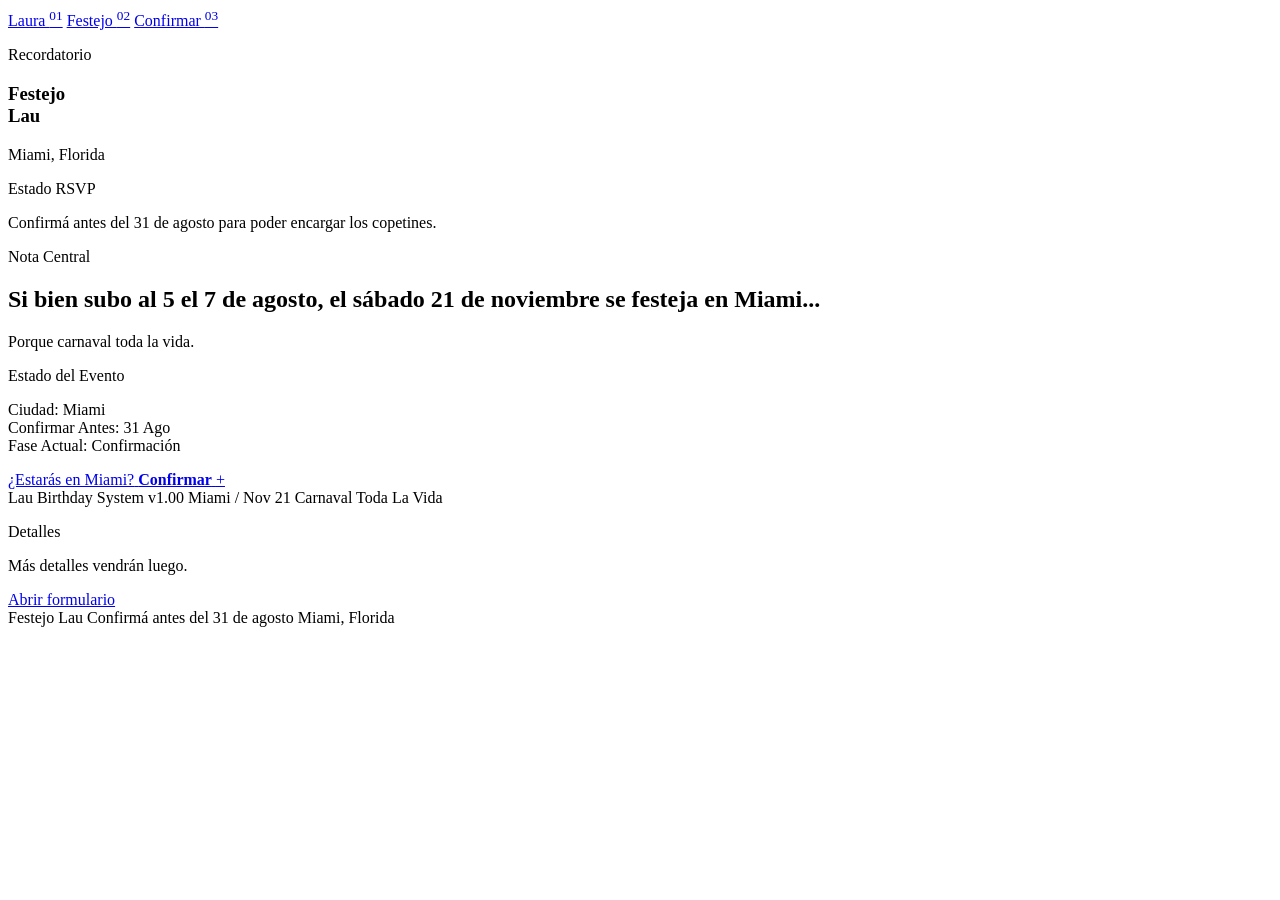
==== cumple/index.html @ 2e356d26 "Add cumple invitation page" ====
<!doctype html>
<html lang="es">
  <head>
    <meta charset="utf-8">
    <meta name="viewport" content="width=device-width, initial-scale=1">
    <title>Festejo Lau | Laura Lozes</title>
    <meta
      name="description"
      content="Recordatorio para el festejo de Lau en Miami."
    >
    <meta property="og:title" content="Festejo Lau">
    <meta
      property="og:description"
      content="Confirmá si estarás en Miami para el festejo de Lau."
    >
    <meta property="og:type" content="website">
    <meta property="og:url" content="https://lauralozes.com/cumple/">
    <meta name="twitter:card" content="summary">
    <link rel="canonical" href="https://lauralozes.com/cumple/">
    <link rel="preconnect" href="https://fonts.googleapis.com">
    <link rel="preconnect" href="https://fonts.gstatic.com" crossorigin>
    <link
      href="https://fonts.googleapis.com/css2?family=Archivo+Black&amp;family=Archivo+Narrow:wght@400;700;900&amp;family=Bungee&amp;display=swap"
      rel="stylesheet"
    >
    <link rel="stylesheet" href="styles.css">
  </head>
  <body>
    <main class="cumple-system">
      <aside class="event-rail" aria-label="Festejo Lau">
        <nav class="event-nav" aria-label="Navigation">
          <a href="/">Laura <sup>01</sup></a>
          <a href="#recordatorio">Festejo <sup>02</sup></a>
          <a href="#confirmar">Confirmar <sup>03</sup></a>
        </nav>

        <section class="event-title-block">
          <p class="micro-label">Recordatorio</p>
          <h1>Festejo<br>Lau</h1>
          <p class="event-kicker">Miami, Florida</p>
        </section>

        <section class="event-note">
          <p class="micro-label">Estado RSVP</p>
          <p>
            Confirmá antes del 31 de agosto para poder encargar los copetines.
          </p>
        </section>
      </aside>

      <section id="recordatorio" class="invite-panel" aria-labelledby="invite-title">
        <div class="invite-copy">
          <p class="micro-label">Nota Central</p>
          <h2 id="invite-title">
            Si bien subo al 5 el 7 de agosto, el sábado 21 de noviembre se
            festeja en Miami...
          </h2>
          <p class="carnaval">Porque carnaval toda la vida.</p>
        </div>

        <div class="balcony-panel" aria-hidden="true">
          <div class="balcony-lines">
            <span></span>
            <span></span>
            <span></span>
          </div>
          <div class="balcony-box">
            <div class="plant">
              <i></i>
              <i></i>
              <i></i>
              <i></i>
              <i></i>
            </div>
          </div>
          <div class="lantern"></div>
        </div>
      </section>

      <aside id="confirmar" class="confirm-rail" aria-label="Confirm RSVP">
        <section class="date-block">
          <p class="micro-label">Estado del Evento</p>
          <p>
            Ciudad: Miami<br>
            Confirmar Antes: 31 Ago<br>
            Fase Actual: Confirmación
          </p>
        </section>

        <section class="rsvp-module">
          <a
            class="rsvp-box"
            href="https://docs.google.com/forms/d/e/1FAIpQLSdrkZthtlomDxTqO090mEGftI1Su4GBKMhbX-V1T3aHiUnGdw/viewform?pli=1"
            target="_blank"
            rel="noreferrer"
          >
            <span class="micro-label">¿Estarás en Miami?</span>
            <strong>Confirmar</strong>
            <span class="plus">+</span>
          </a>
          <div class="vertical-meta" aria-hidden="true">
            <span>Lau Birthday System v1.00</span>
            <span>Miami / Nov 21</span>
            <span>Carnaval Toda La Vida</span>
          </div>
        </section>

        <section class="details-block">
          <p class="micro-label">Detalles</p>
          <p>
            Más detalles vendrán luego.
          </p>
          <a
            class="text-link"
            href="https://docs.google.com/forms/d/e/1FAIpQLSdrkZthtlomDxTqO090mEGftI1Su4GBKMhbX-V1T3aHiUnGdw/viewform?pli=1"
            target="_blank"
            rel="noreferrer"
          >
            Abrir formulario
          </a>
        </section>
      </aside>
    </main>

    <footer class="event-footer">
      <span>Festejo Lau</span>
      <span>Confirmá antes del 31 de agosto</span>
      <span>Miami, Florida</span>
    </footer>
  </body>
</html>
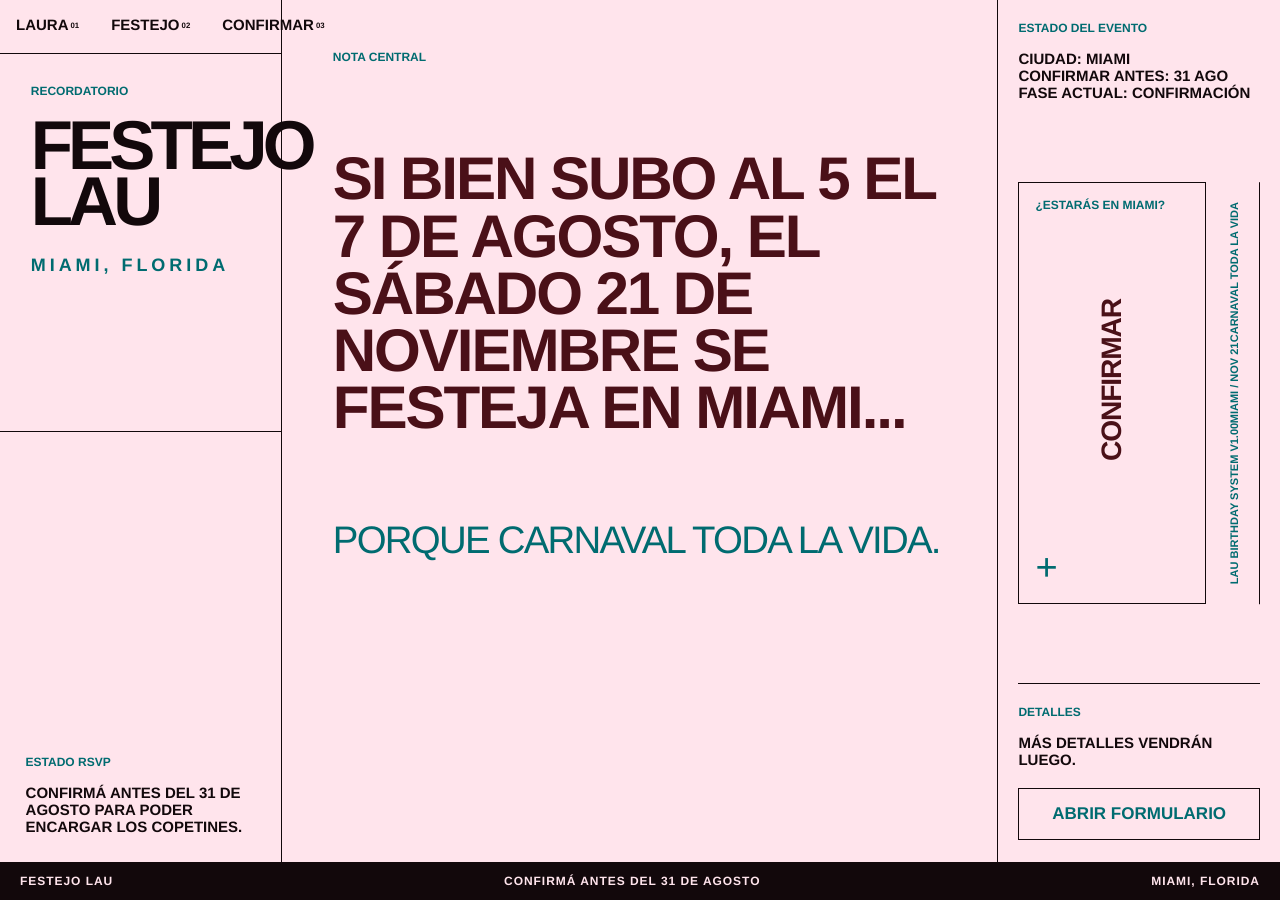
==== commit 133855e7: "Remove cumple illustration markup" ====
--- a/cumple/index.html
+++ b/cumple/index.html
@@ -57,24 +57,6 @@
           </h2>
           <p class="carnaval">Porque carnaval toda la vida.</p>
         </div>
-
-        <div class="balcony-panel" aria-hidden="true">
-          <div class="balcony-lines">
-            <span></span>
-            <span></span>
-            <span></span>
-          </div>
-          <div class="balcony-box">
-            <div class="plant">
-              <i></i>
-              <i></i>
-              <i></i>
-              <i></i>
-              <i></i>
-            </div>
-          </div>
-          <div class="lantern"></div>
-        </div>
       </section>
 
       <aside id="confirmar" class="confirm-rail" aria-label="Confirm RSVP">
--- a/cumple/styles.css
+++ b/cumple/styles.css
@@ -0,0 +1,472 @@
+:root {
+  --pink: #ffe4ec;
+  --pink-soft: #fff2f5;
+  --black: #12080b;
+  --teal: #006b70;
+  --burgundy: #4a1018;
+  --white: #ffffff;
+  --border-width: 1.5px;
+  --border: var(--border-width) solid var(--black);
+  --footer-h: 38px;
+}
+
+* {
+  box-sizing: border-box;
+}
+
+html {
+  scroll-behavior: smooth;
+}
+
+body {
+  margin: 0;
+  background: var(--pink);
+  color: var(--black);
+  font-family: "Archivo Narrow", Impact, Haettenschweiler, "Arial Narrow Bold", sans-serif;
+  line-height: 1.08;
+  -webkit-font-smoothing: antialiased;
+  text-rendering: geometricPrecision;
+}
+
+a {
+  color: inherit;
+  text-decoration: none;
+}
+
+.cumple-system {
+  display: grid;
+  grid-template-columns: minmax(270px, 22vw) minmax(460px, 1fr) minmax(260px, 22vw);
+  min-height: calc(100svh - var(--footer-h));
+  border-bottom: var(--border);
+}
+
+.event-rail,
+.confirm-rail,
+.invite-panel {
+  min-width: 0;
+}
+
+.event-rail {
+  display: flex;
+  min-height: calc(100svh - var(--footer-h));
+  flex-direction: column;
+  border-right: var(--border);
+}
+
+.event-nav {
+  display: grid;
+  grid-template-columns: repeat(3, 1fr);
+  min-height: 54px;
+  border-bottom: var(--border);
+}
+
+.event-nav a {
+  display: flex;
+  align-items: center;
+  padding: 0 16px;
+  font-size: clamp(15px, 1vw, 20px);
+  font-weight: 900;
+  text-transform: uppercase;
+}
+
+sup {
+  margin-left: 2px;
+  font-size: 0.52em;
+}
+
+.event-title-block {
+  min-height: 42vh;
+  border-bottom: var(--border);
+  padding: clamp(24px, 2.4vw, 44px);
+}
+
+.event-title-block h1 {
+  margin: 20px 0 0;
+  font-family: "Bungee", "Archivo Black", Impact, sans-serif;
+  font-size: clamp(54px, 5.4vw, 112px);
+  letter-spacing: -0.07em;
+  line-height: 0.82;
+  text-transform: uppercase;
+}
+
+.event-kicker {
+  margin: clamp(22px, 2vw, 34px) 0 0;
+  color: var(--teal);
+  font-size: clamp(18px, 1.25vw, 27px);
+  font-weight: 900;
+  letter-spacing: 0.22em;
+  text-transform: uppercase;
+}
+
+.event-note {
+  display: flex;
+  flex: 1;
+  flex-direction: column;
+  justify-content: flex-end;
+  padding: clamp(22px, 2vw, 34px);
+}
+
+.event-note p:not(.micro-label),
+.date-block p:not(.micro-label),
+.details-block p:not(.micro-label) {
+  margin: 18px 0 0;
+  font-size: clamp(15px, 1vw, 20px);
+  font-weight: 900;
+  line-height: 1.12;
+  text-transform: uppercase;
+}
+
+.micro-label {
+  margin: 0;
+  color: var(--teal);
+  font-size: clamp(12px, 0.76vw, 15px);
+  font-weight: 900;
+  line-height: 1;
+  text-transform: uppercase;
+}
+
+.invite-panel {
+  display: grid;
+  grid-template-rows: minmax(56vh, 1fr) minmax(230px, 28vh);
+  border-right: var(--border);
+}
+
+.invite-copy {
+  display: flex;
+  flex-direction: column;
+  justify-content: space-between;
+  padding: clamp(34px, 4vw, 72px);
+}
+
+.invite-copy h2 {
+  max-width: 780px;
+  margin: 0;
+  color: var(--burgundy);
+  font-size: clamp(42px, 4.7vw, 90px);
+  font-weight: 900;
+  letter-spacing: -0.035em;
+  line-height: 0.95;
+  text-transform: uppercase;
+}
+
+.carnaval {
+  margin: 0;
+  color: var(--teal);
+  font-family: "Bungee", "Archivo Black", Impact, sans-serif;
+  font-size: clamp(27px, 3vw, 58px);
+  letter-spacing: -0.045em;
+  line-height: 0.92;
+  text-transform: uppercase;
+}
+
+.balcony-panel {
+  position: relative;
+  overflow: hidden;
+  border-top: var(--border);
+  background: var(--pink-soft);
+}
+
+.balcony-lines {
+  position: absolute;
+  top: 28px;
+  right: -18px;
+  display: grid;
+  gap: 12px;
+  width: min(430px, 75%);
+}
+
+.balcony-lines span {
+  display: block;
+  height: 2px;
+  background: var(--teal);
+  transform: rotate(-26deg);
+  transform-origin: right center;
+}
+
+.balcony-box {
+  position: absolute;
+  right: 58px;
+  bottom: 66px;
+  width: min(300px, 54%);
+  height: 84px;
+  border: 3px solid var(--teal);
+  border-top-width: 5px;
+}
+
+.balcony-box::before,
+.balcony-box::after {
+  content: "";
+  position: absolute;
+  top: 12px;
+  bottom: 12px;
+  width: 2px;
+  background: var(--teal);
+}
+
+.balcony-box::before {
+  left: 33%;
+}
+
+.balcony-box::after {
+  right: 33%;
+}
+
+.plant {
+  position: absolute;
+  top: -58px;
+  right: 58px;
+  width: 72px;
+  height: 60px;
+  border-bottom: 18px solid #df774b;
+}
+
+.plant i {
+  position: absolute;
+  bottom: 8px;
+  width: 2px;
+  height: 48px;
+  background: var(--teal);
+  transform-origin: bottom center;
+}
+
+.plant i:nth-child(1) {
+  left: 18px;
+  transform: rotate(-38deg);
+}
+
+.plant i:nth-child(2) {
+  left: 30px;
+  transform: rotate(-16deg);
+}
+
+.plant i:nth-child(3) {
+  left: 42px;
+}
+
+.plant i:nth-child(4) {
+  left: 54px;
+  transform: rotate(18deg);
+}
+
+.plant i:nth-child(5) {
+  left: 64px;
+  transform: rotate(38deg);
+}
+
+.lantern {
+  position: absolute;
+  right: 180px;
+  bottom: 24px;
+  width: 30px;
+  height: 42px;
+  border: 3px solid var(--teal);
+}
+
+.lantern::before {
+  content: "";
+  position: absolute;
+  top: -17px;
+  left: 10px;
+  width: 10px;
+  height: 17px;
+  border-left: 2px solid var(--teal);
+  border-right: 2px solid var(--teal);
+}
+
+.confirm-rail {
+  display: flex;
+  min-height: calc(100svh - var(--footer-h));
+  flex-direction: column;
+  justify-content: space-between;
+  padding: 22px 20px;
+}
+
+.rsvp-module {
+  display: grid;
+  grid-template-columns: 1fr 38px;
+  gap: 16px;
+  min-height: 44vh;
+  align-items: stretch;
+}
+
+.rsvp-box {
+  display: flex;
+  min-width: 0;
+  flex-direction: column;
+  justify-content: space-between;
+  border: var(--border);
+  padding: 16px;
+}
+
+.rsvp-box strong {
+  align-self: center;
+  color: var(--burgundy);
+  font-family: "Bungee", "Archivo Black", Impact, sans-serif;
+  font-size: clamp(28px, 2.2vw, 46px);
+  letter-spacing: -0.04em;
+  line-height: 0.92;
+  text-transform: uppercase;
+  transform: rotate(-90deg);
+  white-space: nowrap;
+}
+
+.rsvp-box:hover,
+.text-link:hover {
+  background: var(--black);
+  color: var(--pink);
+}
+
+.rsvp-box:hover .micro-label,
+.rsvp-box:hover strong {
+  color: var(--pink);
+}
+
+.plus {
+  color: var(--teal);
+  font-family: Arial, sans-serif;
+  font-size: 38px;
+  line-height: 1;
+}
+
+.vertical-meta {
+  display: flex;
+  justify-content: space-between;
+  border-left: var(--border);
+  padding: 20px 8px;
+  color: var(--teal);
+  font-size: 11px;
+  font-weight: 900;
+  line-height: 1;
+  text-transform: uppercase;
+  writing-mode: vertical-rl;
+  transform: rotate(180deg);
+}
+
+.details-block {
+  border-top: var(--border);
+  padding-top: 22px;
+}
+
+.text-link {
+  display: flex;
+  min-height: 52px;
+  align-items: center;
+  justify-content: center;
+  margin-top: 18px;
+  border: var(--border);
+  color: var(--teal);
+  font-size: 17px;
+  font-weight: 900;
+  text-transform: uppercase;
+}
+
+.event-footer {
+  position: fixed;
+  right: 0;
+  bottom: 0;
+  left: 0;
+  z-index: 30;
+  display: flex;
+  min-height: var(--footer-h);
+  align-items: center;
+  justify-content: space-between;
+  gap: 18px;
+  background: var(--black);
+  color: var(--pink);
+  padding: 0 20px;
+  font-size: 12px;
+  font-weight: 900;
+  letter-spacing: 0.08em;
+  text-transform: uppercase;
+}
+
+@media (max-width: 1100px) {
+  .cumple-system {
+    display: block;
+    min-height: auto;
+    padding-bottom: var(--footer-h);
+  }
+
+  .event-rail,
+  .confirm-rail,
+  .invite-panel {
+    min-height: auto;
+    border-right: 0;
+  }
+
+  .event-rail,
+  .invite-panel {
+    border-bottom: var(--border);
+  }
+
+  .event-title-block,
+  .event-note,
+  .invite-copy {
+    min-height: auto;
+  }
+
+  .invite-copy {
+    min-height: 520px;
+  }
+
+  .confirm-rail {
+    gap: 40px;
+    padding-bottom: 64px;
+  }
+
+  .rsvp-module {
+    min-height: 420px;
+  }
+}
+
+@media (max-width: 680px) {
+  .event-nav {
+    grid-template-columns: 1fr;
+  }
+
+  .event-nav a {
+    min-height: 42px;
+    border-bottom: var(--border);
+  }
+
+  .event-nav a:last-child {
+    border-bottom: 0;
+  }
+
+  .event-title-block h1 {
+    font-size: clamp(52px, 18vw, 92px);
+  }
+
+  .invite-copy {
+    min-height: 430px;
+    padding: 26px 20px;
+  }
+
+  .invite-copy h2,
+  .carnaval {
+    overflow-wrap: anywhere;
+  }
+
+  .balcony-panel {
+    min-height: 260px;
+  }
+
+  .rsvp-module {
+    grid-template-columns: 1fr;
+  }
+
+  .rsvp-box strong {
+    transform: none;
+  }
+
+  .vertical-meta {
+    display: none;
+  }
+
+  .event-footer {
+    position: static;
+    display: grid;
+    min-height: auto;
+    padding: 12px 20px;
+  }
+}
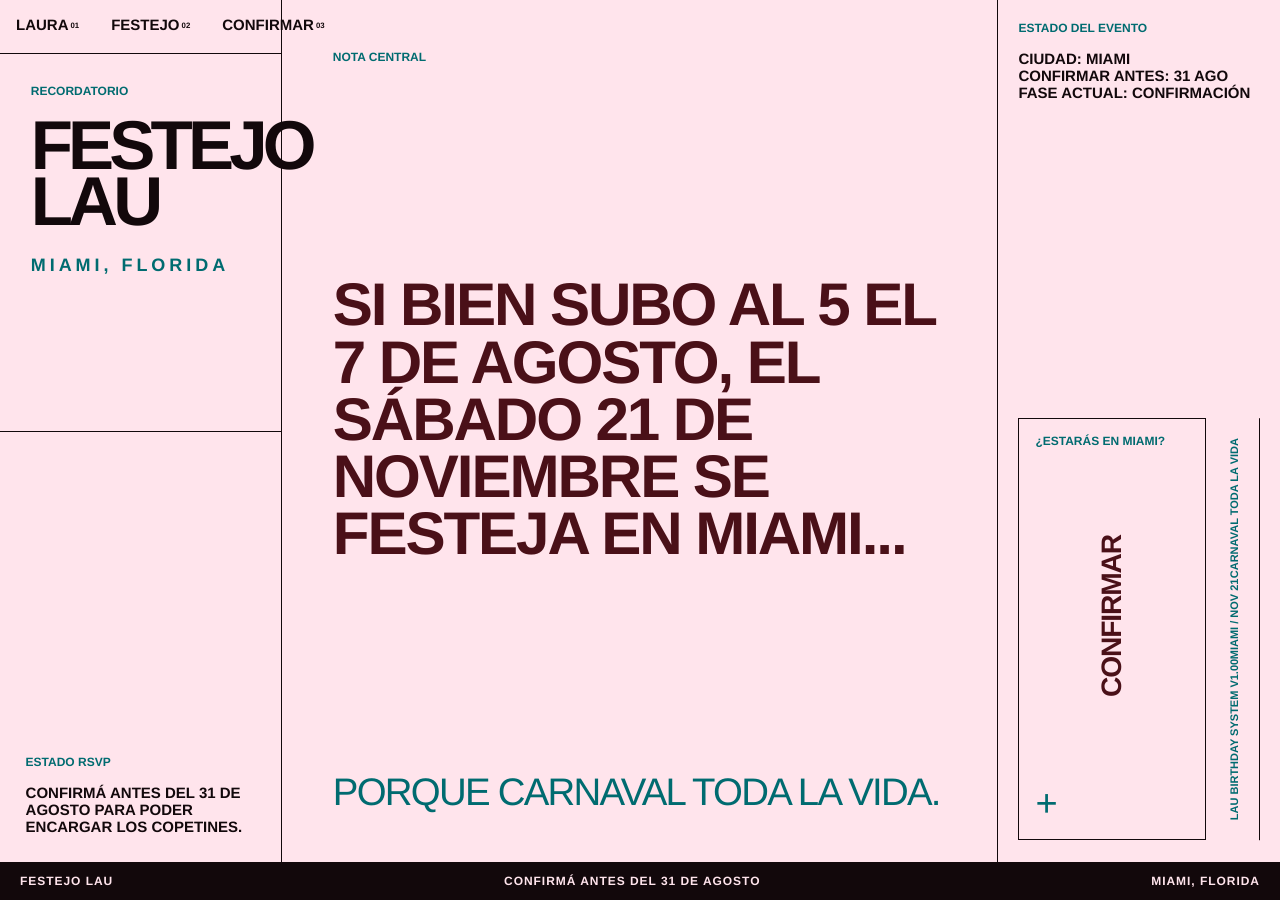
==== commit 40df9b41: "Remove duplicate cumple details link" ====
--- a/cumple/index.html
+++ b/cumple/index.html
@@ -86,21 +86,6 @@
             <span>Carnaval Toda La Vida</span>
           </div>
         </section>
-
-        <section class="details-block">
-          <p class="micro-label">Detalles</p>
-          <p>
-            Más detalles vendrán luego.
-          </p>
-          <a
-            class="text-link"
-            href="https://docs.google.com/forms/d/e/1FAIpQLSdrkZthtlomDxTqO090mEGftI1Su4GBKMhbX-V1T3aHiUnGdw/viewform?pli=1"
-            target="_blank"
-            rel="noreferrer"
-          >
-            Abrir formulario
-          </a>
-        </section>
       </aside>
     </main>
 
--- a/cumple/styles.css
+++ b/cumple/styles.css
@@ -1,10 +1,8 @@
 :root {
   --pink: #ffe4ec;
-  --pink-soft: #fff2f5;
   --black: #12080b;
   --teal: #006b70;
   --burgundy: #4a1018;
-  --white: #ffffff;
   --border-width: 1.5px;
   --border: var(--border-width) solid var(--black);
   --footer-h: 38px;
@@ -126,13 +124,14 @@
 }
 
 .invite-panel {
-  display: grid;
-  grid-template-rows: minmax(56vh, 1fr) minmax(230px, 28vh);
+  display: flex;
+  min-height: calc(100svh - var(--footer-h));
   border-right: var(--border);
 }
 
 .invite-copy {
   display: flex;
+  flex: 1;
   flex-direction: column;
   justify-content: space-between;
   padding: clamp(34px, 4vw, 72px);
@@ -157,120 +156,6 @@
   letter-spacing: -0.045em;
   line-height: 0.92;
   text-transform: uppercase;
-}
-
-.balcony-panel {
-  position: relative;
-  overflow: hidden;
-  border-top: var(--border);
-  background: var(--pink-soft);
-}
-
-.balcony-lines {
-  position: absolute;
-  top: 28px;
-  right: -18px;
-  display: grid;
-  gap: 12px;
-  width: min(430px, 75%);
-}
-
-.balcony-lines span {
-  display: block;
-  height: 2px;
-  background: var(--teal);
-  transform: rotate(-26deg);
-  transform-origin: right center;
-}
-
-.balcony-box {
-  position: absolute;
-  right: 58px;
-  bottom: 66px;
-  width: min(300px, 54%);
-  height: 84px;
-  border: 3px solid var(--teal);
-  border-top-width: 5px;
-}
-
-.balcony-box::before,
-.balcony-box::after {
-  content: "";
-  position: absolute;
-  top: 12px;
-  bottom: 12px;
-  width: 2px;
-  background: var(--teal);
-}
-
-.balcony-box::before {
-  left: 33%;
-}
-
-.balcony-box::after {
-  right: 33%;
-}
-
-.plant {
-  position: absolute;
-  top: -58px;
-  right: 58px;
-  width: 72px;
-  height: 60px;
-  border-bottom: 18px solid #df774b;
-}
-
-.plant i {
-  position: absolute;
-  bottom: 8px;
-  width: 2px;
-  height: 48px;
-  background: var(--teal);
-  transform-origin: bottom center;
-}
-
-.plant i:nth-child(1) {
-  left: 18px;
-  transform: rotate(-38deg);
-}
-
-.plant i:nth-child(2) {
-  left: 30px;
-  transform: rotate(-16deg);
-}
-
-.plant i:nth-child(3) {
-  left: 42px;
-}
-
-.plant i:nth-child(4) {
-  left: 54px;
-  transform: rotate(18deg);
-}
-
-.plant i:nth-child(5) {
-  left: 64px;
-  transform: rotate(38deg);
-}
-
-.lantern {
-  position: absolute;
-  right: 180px;
-  bottom: 24px;
-  width: 30px;
-  height: 42px;
-  border: 3px solid var(--teal);
-}
-
-.lantern::before {
-  content: "";
-  position: absolute;
-  top: -17px;
-  left: 10px;
-  width: 10px;
-  height: 17px;
-  border-left: 2px solid var(--teal);
-  border-right: 2px solid var(--teal);
 }
 
 .confirm-rail {
@@ -447,10 +332,6 @@
     overflow-wrap: anywhere;
   }
 
-  .balcony-panel {
-    min-height: 260px;
-  }
-
   .rsvp-module {
     grid-template-columns: 1fr;
   }
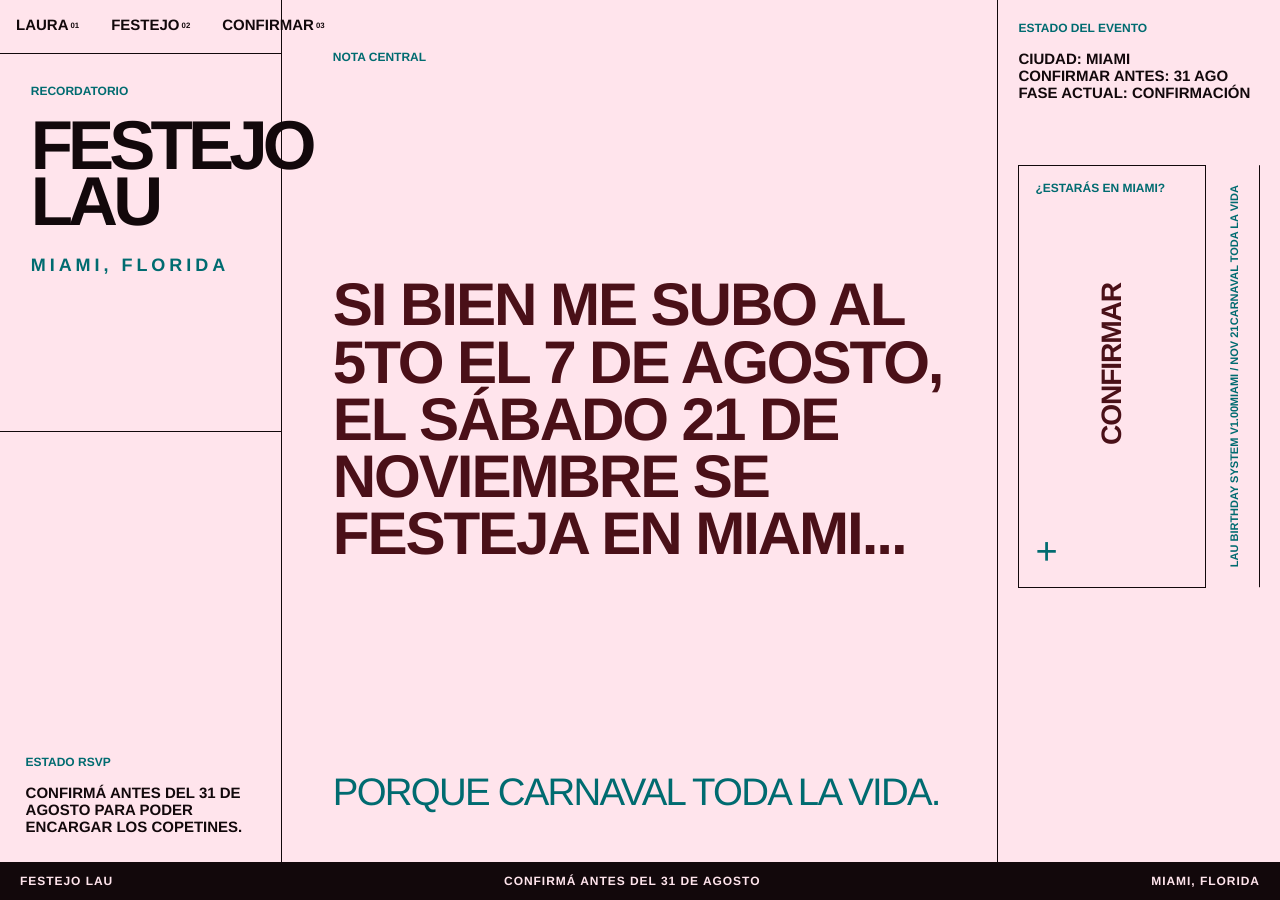
==== commit dec6532b: "Update cumple wording" ====
--- a/cumple/index.html
+++ b/cumple/index.html
@@ -52,7 +52,7 @@
         <div class="invite-copy">
           <p class="micro-label">Nota Central</p>
           <h2 id="invite-title">
-            Si bien subo al 5 el 7 de agosto, el sábado 21 de noviembre se
+            Si bien me subo al 5to el 7 de agosto, el sábado 21 de noviembre se
             festeja en Miami...
           </h2>
           <p class="carnaval">Porque carnaval toda la vida.</p>
--- a/cumple/styles.css
+++ b/cumple/styles.css
@@ -105,8 +105,7 @@
 }
 
 .event-note p:not(.micro-label),
-.date-block p:not(.micro-label),
-.details-block p:not(.micro-label) {
+.date-block p:not(.micro-label) {
   margin: 18px 0 0;
   font-size: clamp(15px, 1vw, 20px);
   font-weight: 900;
@@ -162,7 +161,8 @@
   display: flex;
   min-height: calc(100svh - var(--footer-h));
   flex-direction: column;
-  justify-content: space-between;
+  justify-content: flex-start;
+  gap: clamp(34px, 7vh, 76px);
   padding: 22px 20px;
 }
 
@@ -195,8 +195,7 @@
   white-space: nowrap;
 }
 
-.rsvp-box:hover,
-.text-link:hover {
+.rsvp-box:hover {
   background: var(--black);
   color: var(--pink);
 }
@@ -225,24 +224,6 @@
   text-transform: uppercase;
   writing-mode: vertical-rl;
   transform: rotate(180deg);
-}
-
-.details-block {
-  border-top: var(--border);
-  padding-top: 22px;
-}
-
-.text-link {
-  display: flex;
-  min-height: 52px;
-  align-items: center;
-  justify-content: center;
-  margin-top: 18px;
-  border: var(--border);
-  color: var(--teal);
-  font-size: 17px;
-  font-weight: 900;
-  text-transform: uppercase;
 }
 
 .event-footer {
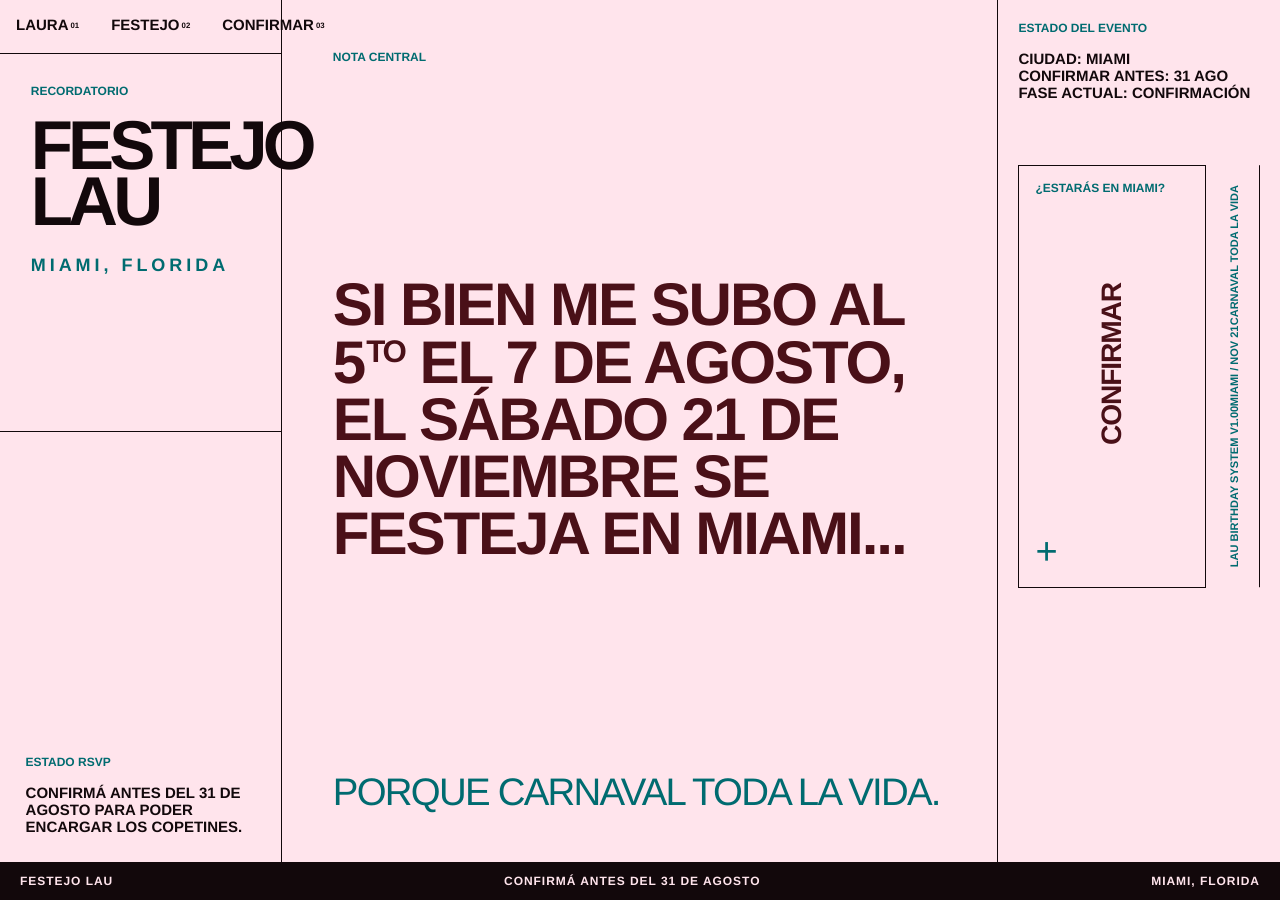
==== commit c0074cd6: "Render cumple ordinal suffix" ====
--- a/cumple/index.html
+++ b/cumple/index.html
@@ -52,8 +52,8 @@
         <div class="invite-copy">
           <p class="micro-label">Nota Central</p>
           <h2 id="invite-title">
-            Si bien me subo al 5to el 7 de agosto, el sábado 21 de noviembre se
-            festeja en Miami...
+            Si bien me subo al 5<sup class="ordinal-suffix">to</sup> el 7 de
+            agosto, el sábado 21 de noviembre se festeja en Miami...
           </h2>
           <p class="carnaval">Porque carnaval toda la vida.</p>
         </div>
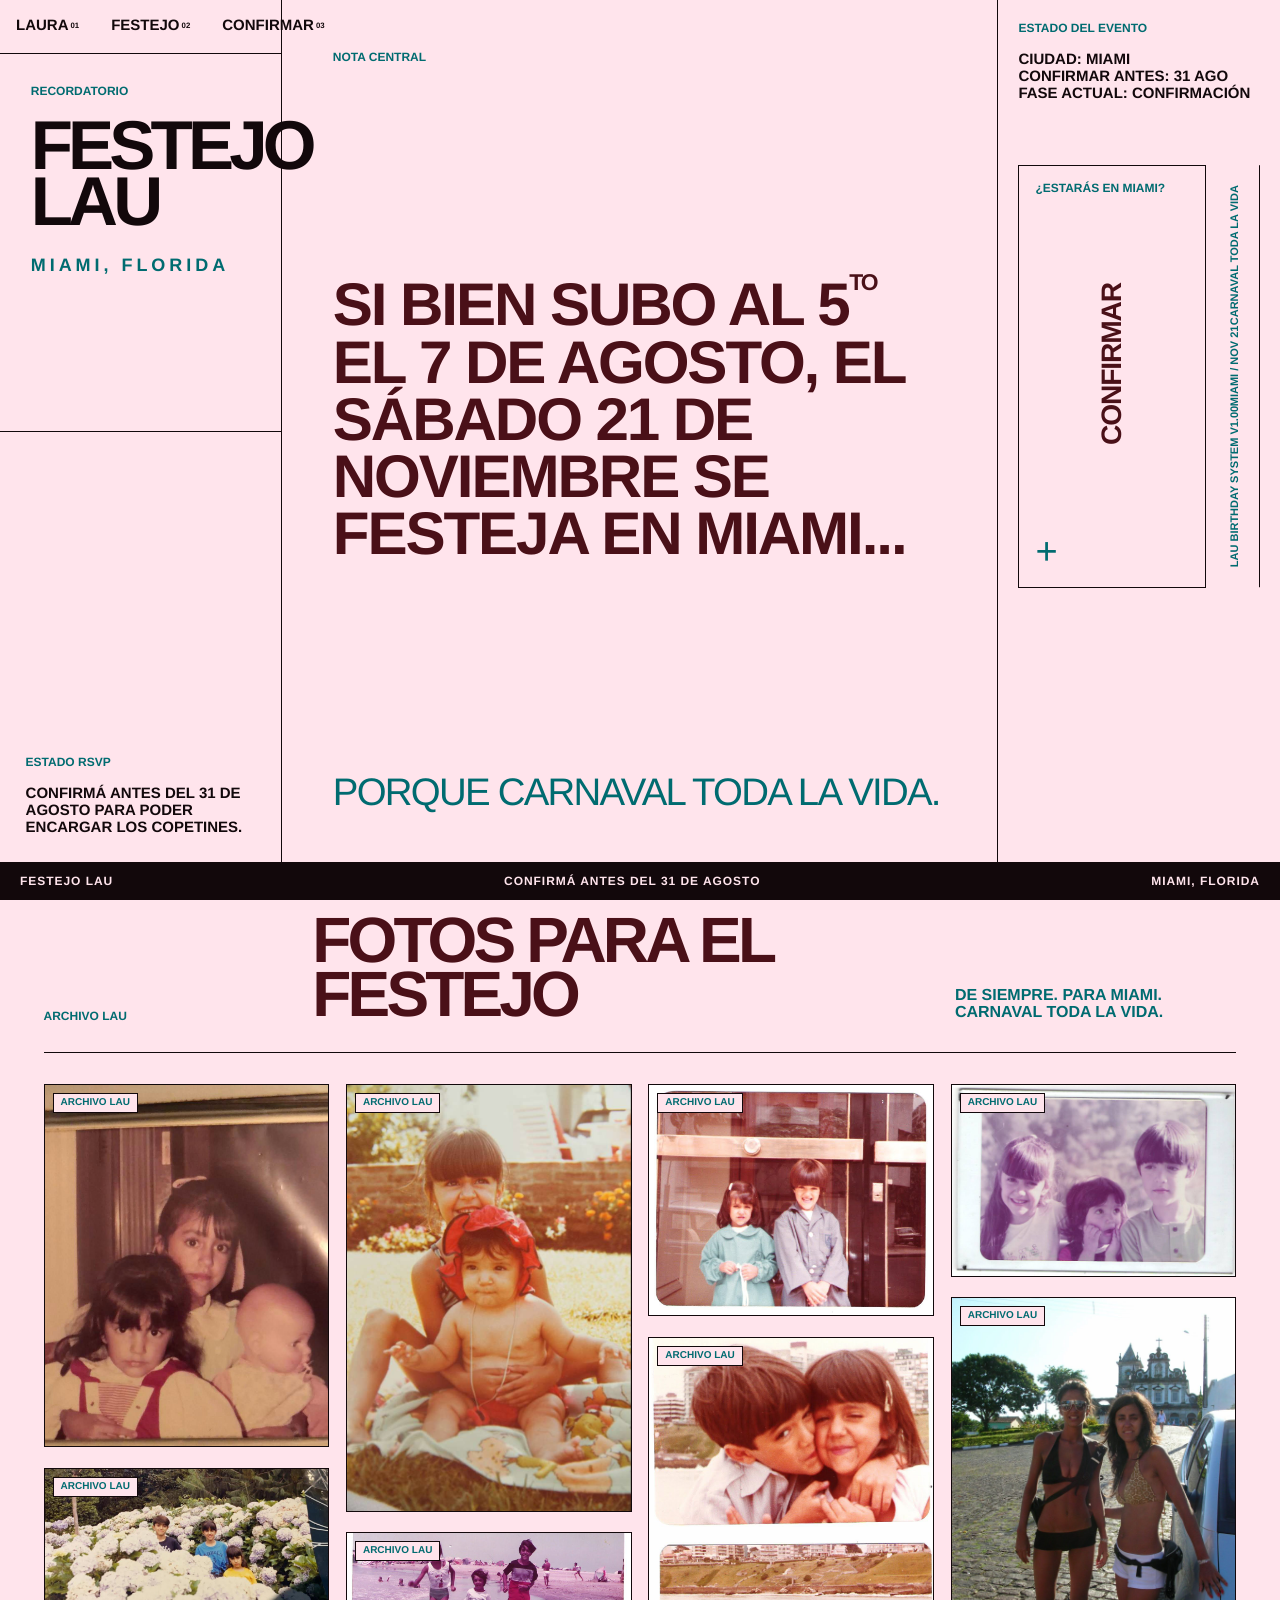
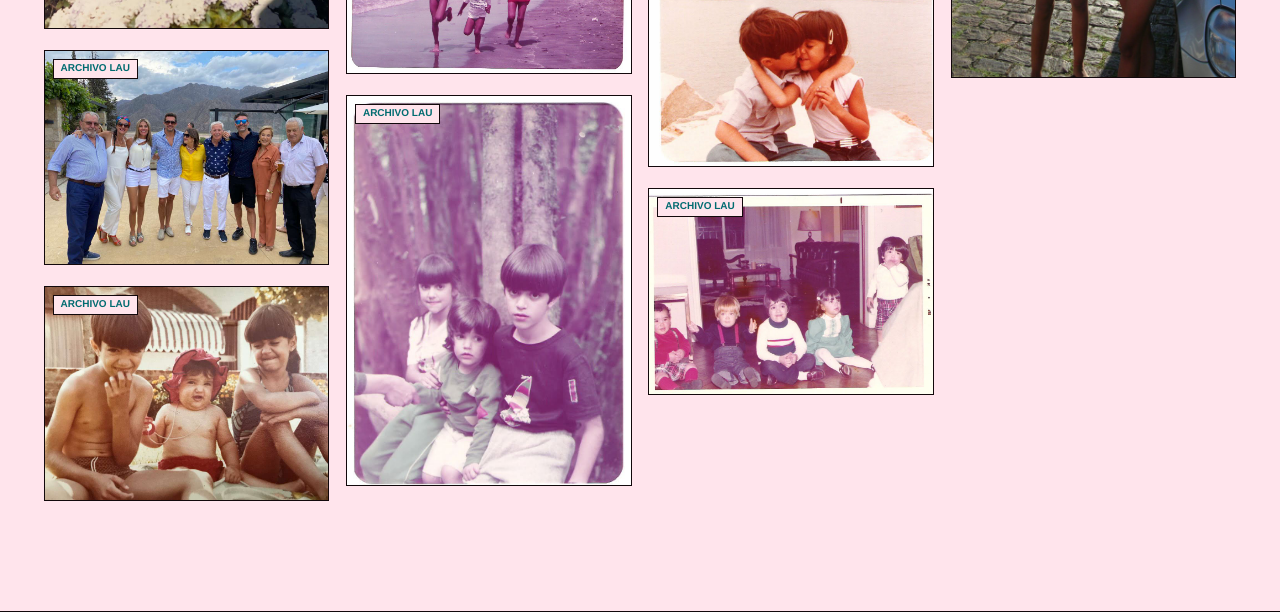
==== commit 06f25c48: "Add cumple photo gallery" ====
--- a/cumple/index.html
+++ b/cumple/index.html
@@ -52,7 +52,7 @@
         <div class="invite-copy">
           <p class="micro-label">Nota Central</p>
           <h2 id="invite-title">
-            Si bien me subo al 5<sup class="ordinal-suffix">to</sup> el 7 de
+            Si bien subo al 5<sup class="ordinal-suffix">to</sup> el 7 de
             agosto, el sábado 21 de noviembre se festeja en Miami...
           </h2>
           <p class="carnaval">Porque carnaval toda la vida.</p>
@@ -89,6 +89,113 @@
       </aside>
     </main>
 
+    <section id="archivo" class="memory-gallery" aria-labelledby="archivo-title">
+      <header class="gallery-header">
+        <p class="micro-label">Archivo Lau</p>
+        <h2 id="archivo-title">Fotos para el festejo</h2>
+        <p>De siempre. Para Miami. Carnaval toda la vida.</p>
+      </header>
+
+      <div class="photo-grid" aria-label="Fotos de recuerdo de Lau">
+        <figure class="photo-card">
+          <img
+            src="/assets/cumple/festejo-01.jpg"
+            alt="Foto de recuerdo de Lau 01"
+            loading="lazy"
+            decoding="async"
+          >
+        </figure>
+        <figure class="photo-card">
+          <img
+            src="/assets/cumple/festejo-02.jpg"
+            alt="Foto de recuerdo de Lau 02"
+            loading="lazy"
+            decoding="async"
+          >
+        </figure>
+        <figure class="photo-card">
+          <img
+            src="/assets/cumple/festejo-03.jpg"
+            alt="Foto de recuerdo de Lau 03"
+            loading="lazy"
+            decoding="async"
+          >
+        </figure>
+        <figure class="photo-card">
+          <img
+            src="/assets/cumple/festejo-04.jpg"
+            alt="Foto de recuerdo de Lau 04"
+            loading="lazy"
+            decoding="async"
+          >
+        </figure>
+        <figure class="photo-card">
+          <img
+            src="/assets/cumple/festejo-05.jpg"
+            alt="Foto de recuerdo de Lau 05"
+            loading="lazy"
+            decoding="async"
+          >
+        </figure>
+        <figure class="photo-card">
+          <img
+            src="/assets/cumple/festejo-06.jpg"
+            alt="Foto de recuerdo de Lau 06"
+            loading="lazy"
+            decoding="async"
+          >
+        </figure>
+        <figure class="photo-card">
+          <img
+            src="/assets/cumple/festejo-07.jpg"
+            alt="Foto de recuerdo de Lau 07"
+            loading="lazy"
+            decoding="async"
+          >
+        </figure>
+        <figure class="photo-card">
+          <img
+            src="/assets/cumple/festejo-08.jpg"
+            alt="Foto de recuerdo de Lau 08"
+            loading="lazy"
+            decoding="async"
+          >
+        </figure>
+        <figure class="photo-card">
+          <img
+            src="/assets/cumple/festejo-09.jpg"
+            alt="Foto de recuerdo de Lau 09"
+            loading="lazy"
+            decoding="async"
+          >
+        </figure>
+        <figure class="photo-card">
+          <img
+            src="/assets/cumple/festejo-10.jpg"
+            alt="Foto de recuerdo de Lau 10"
+            loading="lazy"
+            decoding="async"
+          >
+        </figure>
+        <figure class="photo-card">
+          <img
+            src="/assets/cumple/festejo-11.jpg"
+            alt="Foto de recuerdo de Lau 11"
+            loading="lazy"
+            decoding="async"
+          >
+        </figure>
+        <figure class="photo-card">
+          <img
+            src="/assets/cumple/festejo-12.jpg"
+            alt="Foto de recuerdo de Lau 12"
+            loading="lazy"
+            decoding="async"
+          >
+        </figure>
+      </div>
+    </section>
+
     <footer class="event-footer">
       <span>Festejo Lau</span>
       <span>Confirmá antes del 31 de agosto</span>
--- a/cumple/styles.css
+++ b/cumple/styles.css
@@ -147,6 +147,14 @@
   text-transform: uppercase;
 }
 
+.ordinal-suffix {
+  display: inline-block;
+  margin-left: 0.03em;
+  font-size: 0.38em;
+  line-height: 0;
+  transform: translateY(-0.62em);
+}
+
 .carnaval {
   margin: 0;
   color: var(--teal);
@@ -224,6 +232,78 @@
   text-transform: uppercase;
   writing-mode: vertical-rl;
   transform: rotate(180deg);
+}
+
+.memory-gallery {
+  border-bottom: var(--border);
+  padding: clamp(28px, 4vw, 68px) clamp(18px, 3.4vw, 58px)
+    calc(var(--footer-h) + clamp(30px, 4vw, 70px));
+}
+
+.gallery-header {
+  display: grid;
+  grid-template-columns: minmax(170px, 18vw) 1fr minmax(170px, 22vw);
+  gap: clamp(18px, 3vw, 44px);
+  align-items: end;
+  border-bottom: var(--border);
+  padding-bottom: clamp(22px, 2.4vw, 38px);
+}
+
+.gallery-header h2 {
+  margin: 0;
+  color: var(--burgundy);
+  font-family: "Bungee", "Archivo Black", Impact, sans-serif;
+  font-size: clamp(40px, 5vw, 94px);
+  letter-spacing: -0.06em;
+  line-height: 0.84;
+  text-transform: uppercase;
+}
+
+.gallery-header p:last-child {
+  margin: 0;
+  color: var(--teal);
+  font-size: clamp(16px, 1.1vw, 22px);
+  font-weight: 900;
+  line-height: 1.08;
+  text-transform: uppercase;
+}
+
+.photo-grid {
+  column-count: 4;
+  column-gap: clamp(12px, 1.3vw, 22px);
+  padding-top: clamp(18px, 2.4vw, 38px);
+}
+
+.photo-card {
+  position: relative;
+  display: inline-block;
+  width: 100%;
+  margin: 0 0 clamp(12px, 1.3vw, 22px);
+  break-inside: avoid;
+  border: var(--border);
+  background: var(--black);
+}
+
+.photo-card::before {
+  content: "ARCHIVO LAU";
+  position: absolute;
+  top: 8px;
+  left: 8px;
+  z-index: 1;
+  background: var(--pink);
+  border: var(--border);
+  color: var(--teal);
+  padding: 4px 7px;
+  font-size: 10px;
+  font-weight: 900;
+  line-height: 1;
+  text-transform: uppercase;
+}
+
+.photo-card img {
+  display: block;
+  width: 100%;
+  height: auto;
 }
 
 .event-footer {
@@ -280,6 +360,18 @@
     padding-bottom: 64px;
   }
 
+  .memory-gallery {
+    padding-bottom: 64px;
+  }
+
+  .gallery-header {
+    grid-template-columns: 1fr;
+  }
+
+  .photo-grid {
+    column-count: 2;
+  }
+
   .rsvp-module {
     min-height: 420px;
   }
@@ -323,6 +415,14 @@
 
   .vertical-meta {
     display: none;
+  }
+
+  .memory-gallery {
+    padding: 26px 20px 36px;
+  }
+
+  .photo-grid {
+    column-count: 1;
   }
 
   .event-footer {
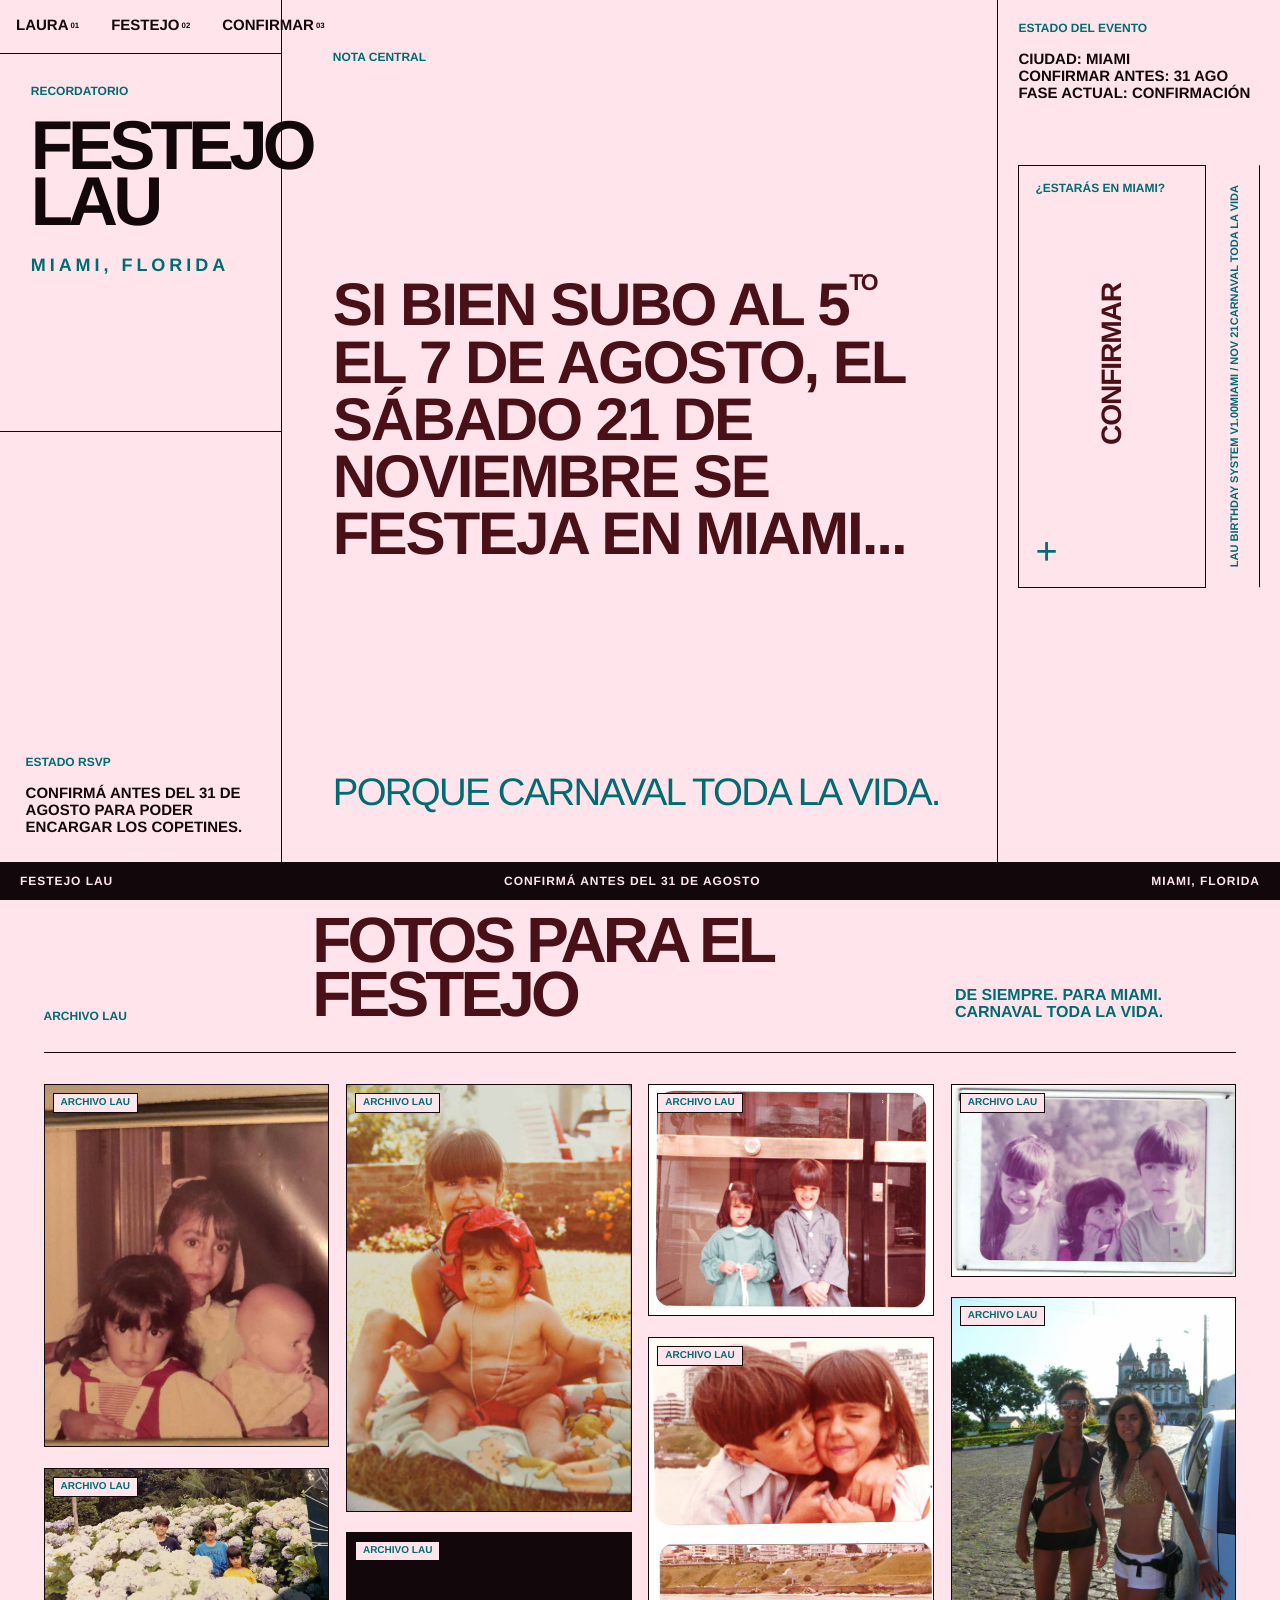
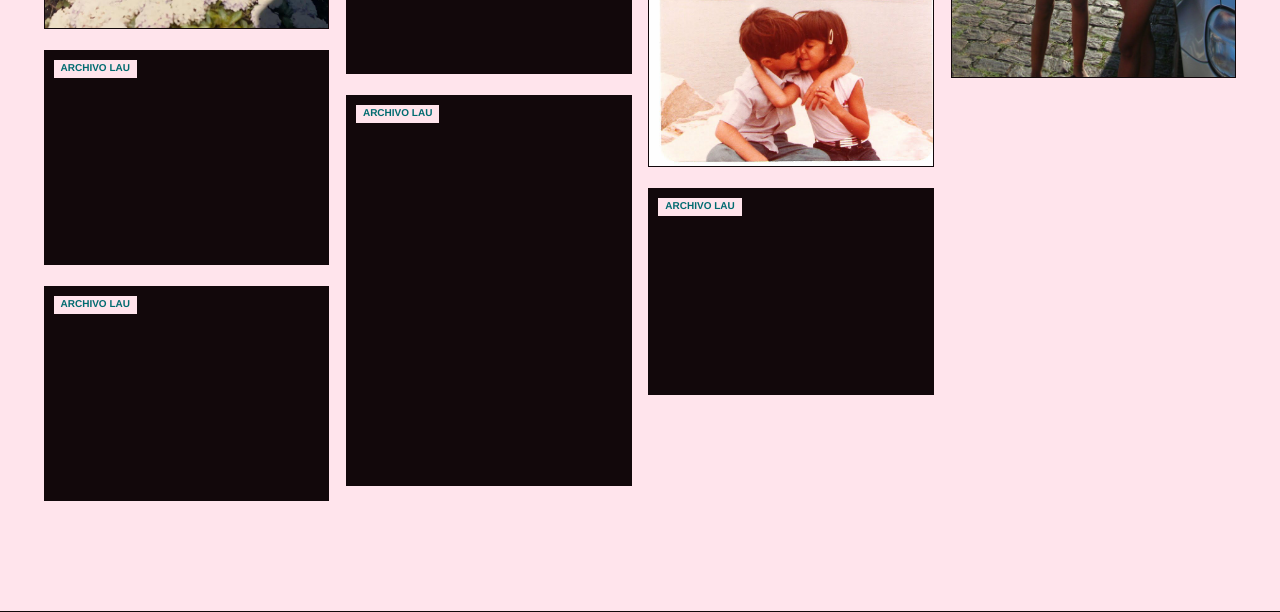
==== commit b130a1ea: "Cache bust cumple gallery styles" ====
--- a/cumple/index.html
+++ b/cumple/index.html
@@ -23,7 +23,7 @@
       href="https://fonts.googleapis.com/css2?family=Archivo+Black&amp;family=Archivo+Narrow:wght@400;700;900&amp;family=Bungee&amp;display=swap"
       rel="stylesheet"
     >
-    <link rel="stylesheet" href="styles.css">
+    <link rel="stylesheet" href="styles.css?v=small-gallery">
   </head>
   <body>
     <main class="cumple-system">
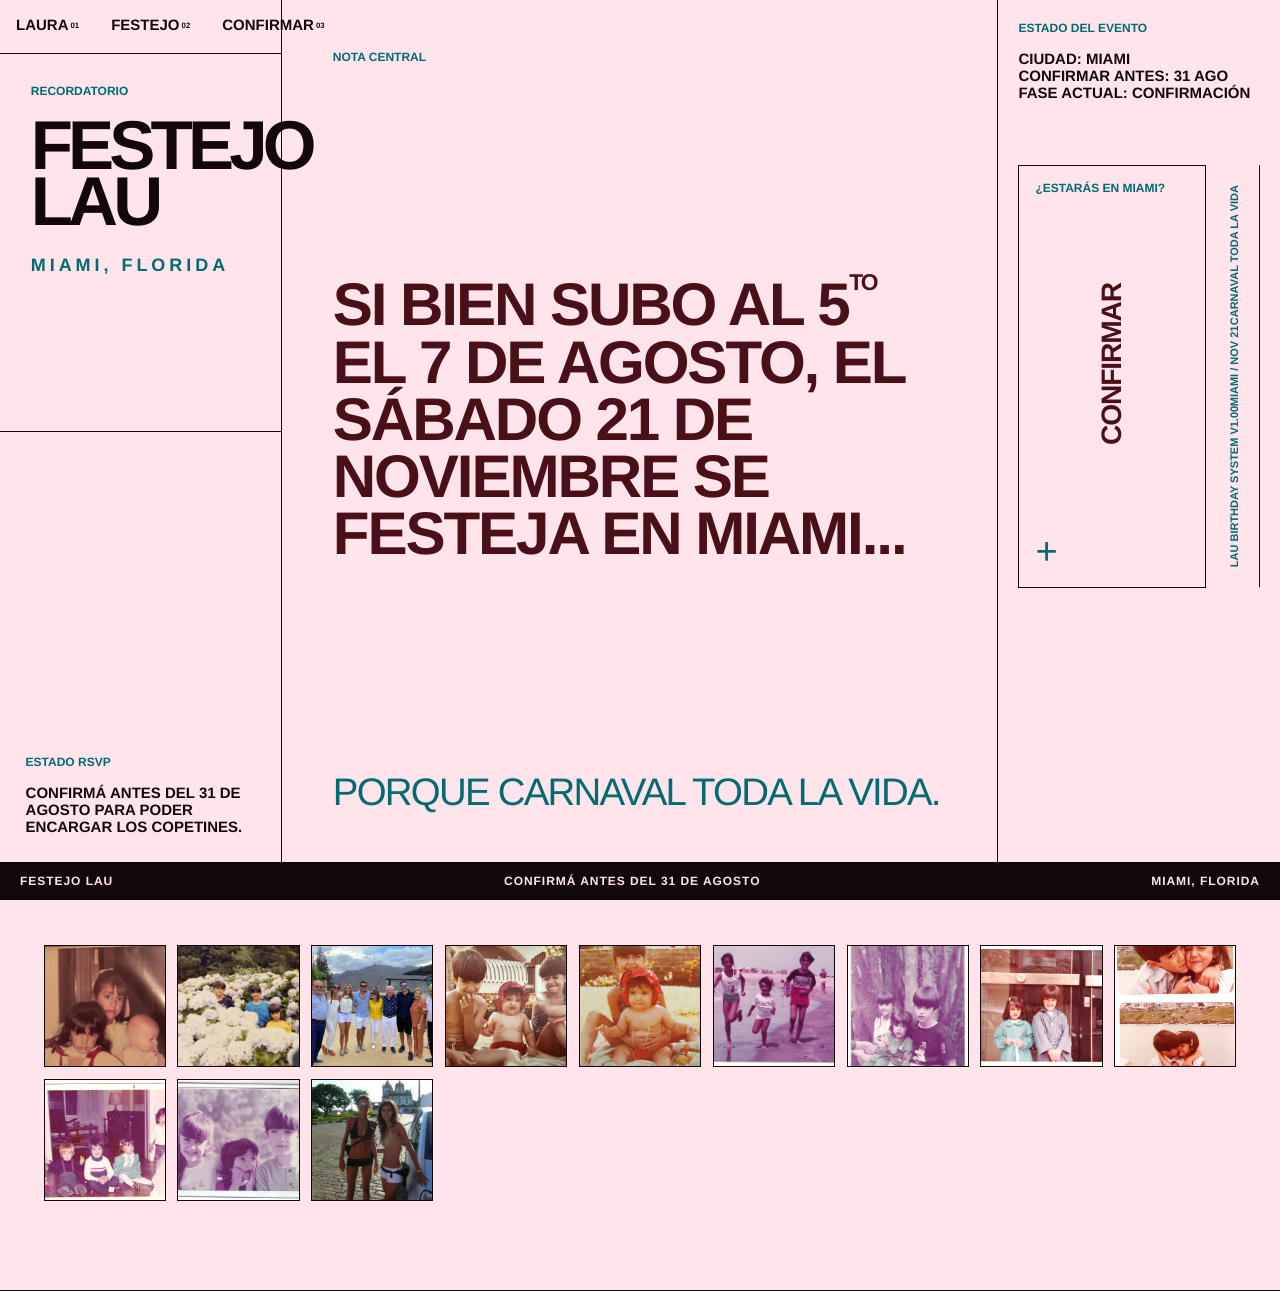
==== commit ec899978: "Remove cumple gallery title block" ====
--- a/cumple/index.html
+++ b/cumple/index.html
@@ -23,7 +23,7 @@
       href="https://fonts.googleapis.com/css2?family=Archivo+Black&amp;family=Archivo+Narrow:wght@400;700;900&amp;family=Bungee&amp;display=swap"
       rel="stylesheet"
     >
-    <link rel="stylesheet" href="styles.css?v=small-gallery">
+    <link rel="stylesheet" href="styles.css?v=minimal-gallery">
   </head>
   <body>
     <main class="cumple-system">
@@ -89,13 +89,7 @@
       </aside>
     </main>
 
-    <section id="archivo" class="memory-gallery" aria-labelledby="archivo-title">
-      <header class="gallery-header">
-        <p class="micro-label">Archivo Lau</p>
-        <h2 id="archivo-title">Fotos para el festejo</h2>
-        <p>De siempre. Para Miami. Carnaval toda la vida.</p>
-      </header>
-
+    <section id="archivo" class="memory-gallery" aria-label="Fotos de recuerdo de Lau">
       <div class="photo-grid" aria-label="Fotos de recuerdo de Lau">
         <figure class="photo-card">
           <img
--- a/cumple/styles.css
+++ b/cumple/styles.css
@@ -269,41 +269,30 @@
 }
 
 .photo-grid {
-  column-count: 4;
-  column-gap: clamp(12px, 1.3vw, 22px);
+  display: grid;
+  grid-template-columns: repeat(auto-fill, minmax(112px, 1fr));
+  gap: clamp(8px, 0.9vw, 14px);
   padding-top: clamp(18px, 2.4vw, 38px);
 }
 
 .photo-card {
   position: relative;
-  display: inline-block;
-  width: 100%;
-  margin: 0 0 clamp(12px, 1.3vw, 22px);
-  break-inside: avoid;
+  aspect-ratio: 1;
+  margin: 0;
+  overflow: hidden;
   border: var(--border);
   background: var(--black);
 }
 
 .photo-card::before {
-  content: "ARCHIVO LAU";
-  position: absolute;
-  top: 8px;
-  left: 8px;
-  z-index: 1;
-  background: var(--pink);
-  border: var(--border);
-  color: var(--teal);
-  padding: 4px 7px;
-  font-size: 10px;
-  font-weight: 900;
-  line-height: 1;
-  text-transform: uppercase;
+  content: none;
 }
 
 .photo-card img {
   display: block;
   width: 100%;
-  height: auto;
+  height: 100%;
+  object-fit: cover;
 }
 
 .event-footer {
@@ -369,7 +358,7 @@
   }
 
   .photo-grid {
-    column-count: 2;
+    grid-template-columns: repeat(auto-fill, minmax(104px, 1fr));
   }
 
   .rsvp-module {
@@ -422,7 +411,8 @@
   }
 
   .photo-grid {
-    column-count: 1;
+    grid-template-columns: repeat(3, minmax(0, 1fr));
+    gap: 8px;
   }
 
   .event-footer {
